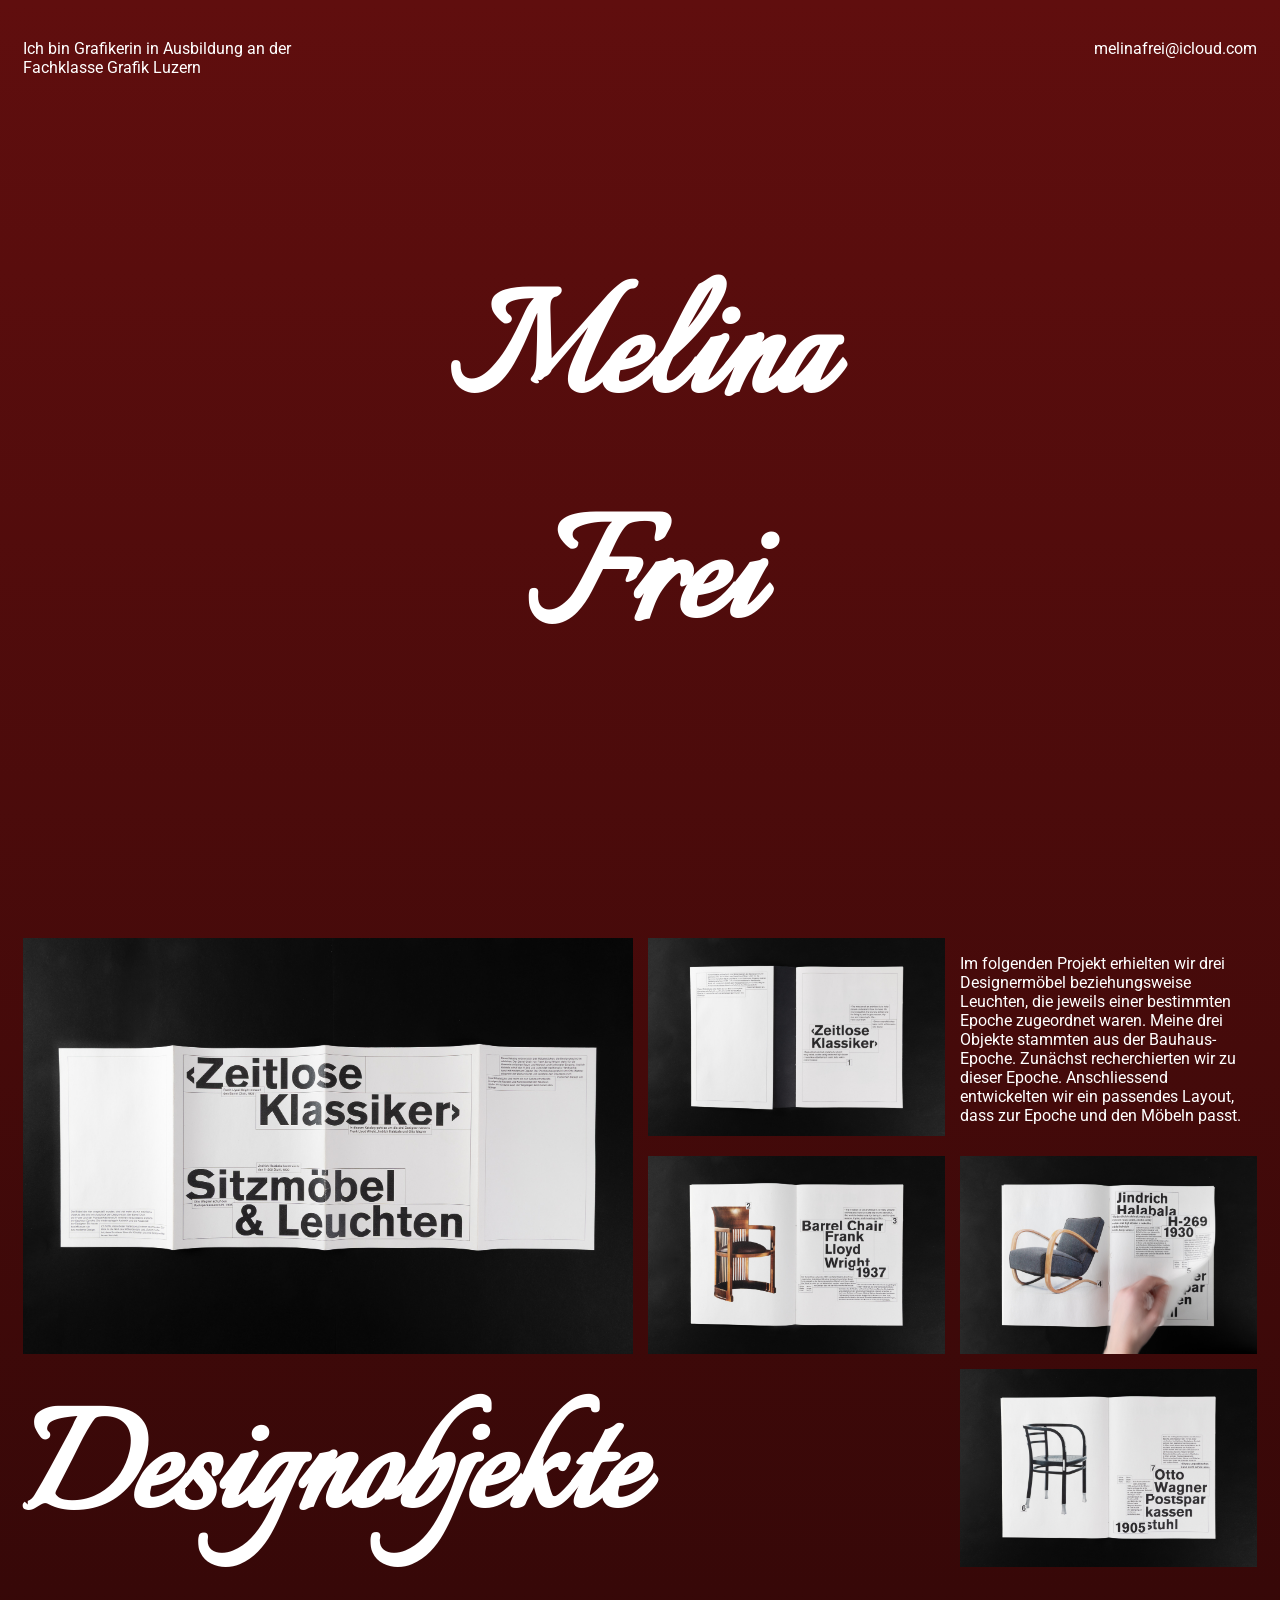
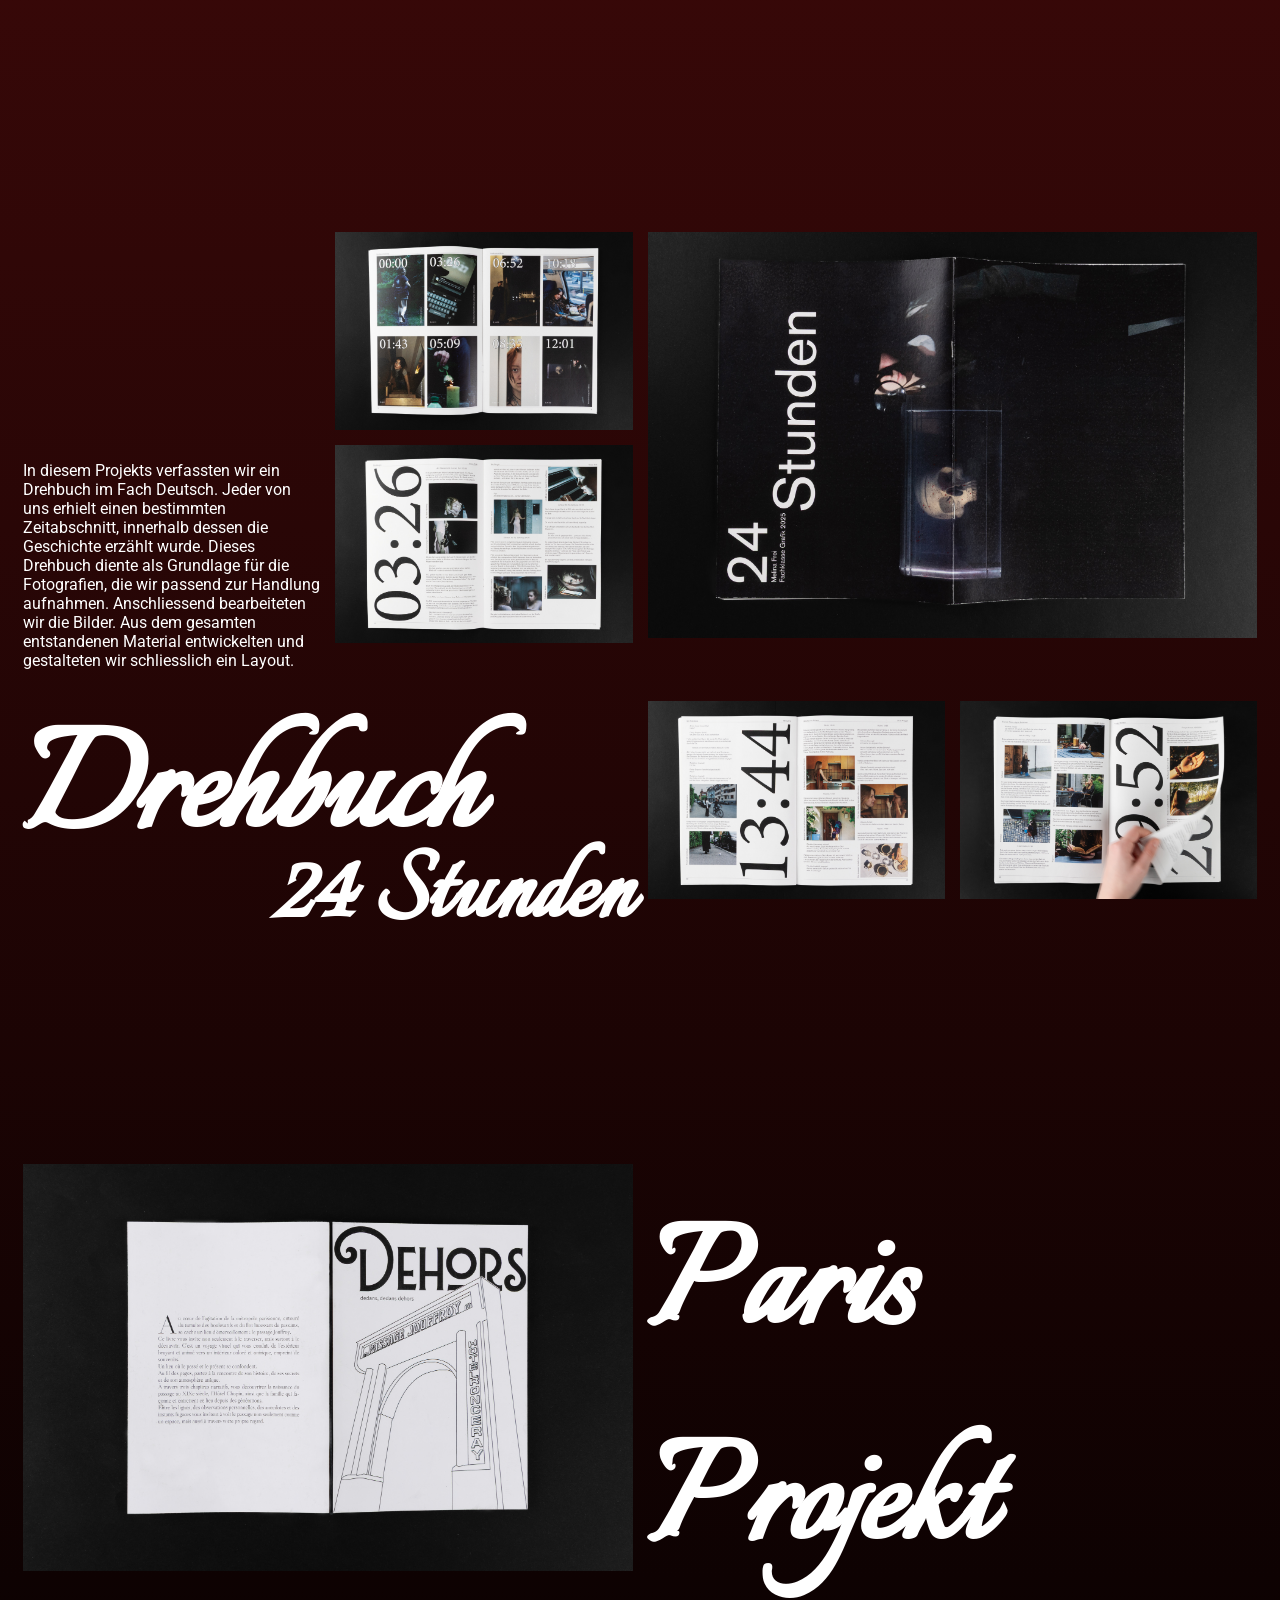
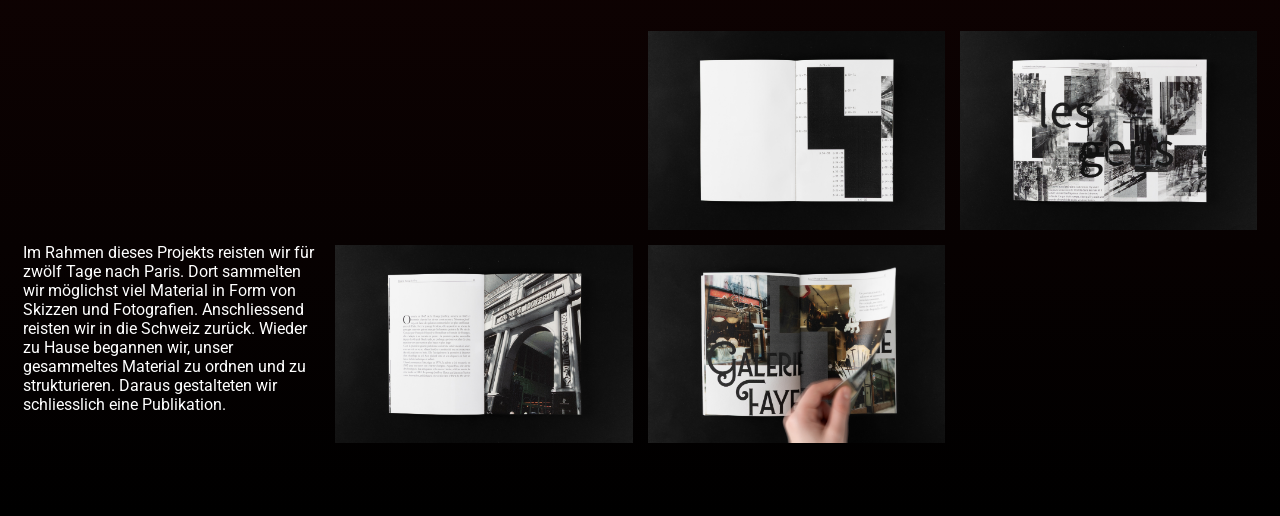
==== index_v9.html @ 39fe9670 "Input" ====
<!DOCTYPE html>
<html lang="de">

  <head>
    <meta charset="UTF-8" />
    <meta name="viewport" content="width=device-width, initial-scale=1.0" />
    <meta name="author" content="Melina Frei" />
    <meta name="description" content="Ich bin Grafikerin in Ausbildung an der Fachklasse Grafik"/>
    <link rel="stylesheet" href="style_v7.css" />
    <style>
@import url('https://fonts.googleapis.com/css2?family=Italianno&display=swap');
@import url('https://fonts.googleapis.com/css2?family=Roboto:ital,wght@0,100..900;1,100..900&display=swap');
</style>
</style>
    <title>Melina Frei</title>
  </head>

  <!-- ----------------------- head ----------------------- -->
  
  <body>
    <div class="grid-container">

      <div class="name">
        <h1>Melina Frei</h1>
      </div>

      <div class="bio">
      <p>Ich bin Grafikerin in Ausbildung an der Fachklasse Grafik Luzern</p>
      </div>

      <div class="mail">
        <p><a href="mailto:melinafrei@icloud.ch">melinafrei@icloud.com</a></p>
      </div>

    <!--  ----------------------- name -----------------------  -->

      <div class="titel-layout1 blur">
        <h2>Designobjekte</h2>
      </div>
      <div class="projektbeschrieb-layout1 blur">
        <p> Im folgenden Projekt erhielten wir drei Designermöbel beziehungsweise Leuchten, die jeweils einer bestimmten Epoche 
          zugeordnet waren. Meine drei Objekte stammten aus der Bauhaus-Epoche. Zunächst recherchierten wir zu dieser Epoche. 
          Anschliessend entwickelten wir ein passendes Layout, dass zur Epoche und den Möbeln passt.
        </p>
      </div>

      <div class="titel-layout2 blur">
      <h2>Drehbuch</h2>
      </div>

      <div class="titel-layout2 blur">
      <h3>24 Stunden</h3>
     </div>
      <div class="projektbeschrieb-layout2 blur">
        <p> In diesem Projekts verfassten wir ein Drehbuch im Fach Deutsch. Jeder von uns erhielt einen bestimmten Zeitabschnitt,
           innerhalb dessen die Geschichte erzählt wurde. Dieses Drehbuch diente als Grundlage für die Fotografien, 
           die wir passend zur Handlung aufnahmen. Anschliessend bearbeiteten wir die Bilder. Aus dem gesamten 
           entstandenen Material entwickelten und gestalteten wir schliesslich ein Layout.</p>
      </div>

      <div class="titel-layout4paris blur">
        <h2>Paris Projekt</h2>
      </div>
       <div class="projektbeschrieb-layout4paris blur">
        <p> Im Rahmen dieses Projekts reisten wir für zwölf Tage nach Paris. Dort sammelten wir möglichst viel Material 
          in Form von Skizzen und Fotografien. Anschliessend reisten wir in die Schweiz zurück. Wieder zu Hause begannen wir, 
          unser gesammeltes Material zu ordnen und zu strukturieren. Daraus gestalteten wir schliesslich eine Publikation.</p>
      </div>

      <!--  ----------------------- titel+projektbeschrieb -----------------------  -->

<!--  ----------------------- text -----------------------  -->

      <div class="layout1-1 blur">
        <img src="data/Frei_Melina_Layout1-1.jpg"/>
      </div>

      <div class="layout1-2 blur">
        <img src="data/Frei_Melina_Layout1-2.jpg" />
      </div>

      <div class="layout1-3 blur">
        <img src="data/Frei_Melina_Layout1-5.jpg" />
      </div>

      <div class="layout1-4 blur">
        <img src="data/Frei_Melina_Layout1-3.jpg" />
      </div>

      <div class="layout1-5 blur">
        <img src="data/Frei_Melina_Layout1-4.jpg" />
      </div>

      <!--  ----------------------- layout 1 -----------------------  -->

      <div class="layout2-1 blur">
        <img src="data/Frei_Melina_Layout2-1.jpg" />
      </div>

      <div class="layout2-2 blur">
        <img src="data/Frei_Melina_Layout2-2.jpg" />
      </div>

      <div class="layout2-3 blur">
        <img src="data/Frei_Melina_Layout2-3.jpg" />
      </div>

      <div class="layout2-4 blur">
        <img src="data/Frei_Melina_Layout2-4.jpg" />
      </div>

      <div class="layout2-5 blur">
        <img src="data/Frei_Melina_Layout2-5.jpg" />
      </div>

      <!--  ----------------------- layout2 -----------------------  -->

      <div class="layout4paris-1 blur">
        <img src="data/Frei_Melina_Layout4Paris-1.jpg" />
      </div>

      <div class="layout4paris-2 blur">
        <img src="data/Frei_Melina_Layout4Paris-2.jpg" />
      </div>

      <div class="layout4paris-3 blur">
        <img src="data/Frei_Melina_Layout4Paris-3.jpg" />
      </div>

      <div class="layout4paris-4 blur">
        <img src="data/Frei_Melina_Layout4Paris-4.jpg" />
      </div>

      <div class="layout4paris-5 blur">
        <img src="data/Frei_Melina_Layout4Paris-5.jpg" />
      </div>

      <!--  ----------------------- layout4paris -----------------------  -->

<!-- ----------------------- bild ----------------------- -->

      <!-- ACHTUNG HIER ENDET UNSER GRID CONTAIENR -->
    </div>
  
  
  
  
  
  
  
  
  
  
  
    <!-- ACHTUNG ALLER INHALT MUSS VOR DIESER LINIE REIN -->
  </body>
  
</html>
---- style_v7.css ----
body{
    background: #600E0E;
    background: linear-gradient(180deg, rgba(96, 14, 14, 1) 0%, rgba(0, 0, 0, 1) 100%);
    font-family: "roboto", sans-serif;
  font-weight: 400;
  font-style: normal;
}

img {
    max-width: 100%;
    height: auto; 
    display: block;
}

h1{
    margin: 0; 
    height: 100vh;
    text-align: center;
    display: flex;
    justify-content: center;   /* horizontal zentrieren */
    align-items: center;       /* vertikal zentrieren */
    font-family: "Italianno", cursive;
}

h2 {
    margin: 0; 
    text-align: left;
    font-family: "Italianno", cursive;
}

h3 {
    margin-top: 100px;
    text-align: right;
    font-family: "Italianno", cursive;
    font-size: 115px;
}

/* ---------------------------- overall ----------------------------  */

.grid-container {
    display: grid;
    padding: 15px;
    gap: 15px;
    grid-template-columns: 1fr 1fr 1fr 1fr; 
    grid-template-areas:
    "bio name name mail"
    "layout1-5 layout1-5 layout1-1 projektbeschrieb-layout1"
    "layout1-5 layout1-5 layout1-2 layout1-3"
    "titel-layout1 titel-layout1 . layout1-4"

    ". layout2-1 layout2-4 layout2-4"
    "projektbeschrieb-layout2 layout2-2 layout2-4 layout2-4"
    "titel-layout2 titel-layout2 layout2-3 layout2-5"

    "layout4paris-4 layout4paris-4 titel-layout4paris titel-layout4paris"
    "layout4paris-4 layout4paris-4 layout4paris-1 layout4paris-2"
    "projektbeschrieb-layout4paris layout4paris-3 layout4paris-5 ."
    ;
}

/* ---------------------------- raster ----------------------------  */

.name {
    grid-area: name;
    top: 0;
    z-index: 15;
    color: white;
}

.name h1 {
    text-align: center;
    font-size: 180px;
}

.bio {
    grid-area: bio;
    align-self: left; 
    color: white;
}

.mail {
    grid-area: mail;
    align-self: right; 
}

.mail p {
    text-align: right;
}

.mail a {
    color: white;
    text-decoration: none;
}

.mail a:hover {
    text-decoration: underline;
}

    /* ---------------------------- name ----------------------------  */

.titel-layout1 {
    grid-area: titel-layout1;
    top: 0;
    color: white;
    font-size: 115px;
}

.titel-layout2 {
    grid-area: titel-layout2;
    top: 0;
    color: white;
    font-size: 115px;
    line-height: 130px;
    margin-top: 30px;
}

.titel-layout4paris {
    grid-area: titel-layout4paris;
    top: 0;
    color: white;
    font-size: 115px;
    margin-top: 20px
}
    /* ---------------------------- titel ----------------------------  */

.projektbeschrieb-layout1 {
    grid-area: projektbeschrieb-layout1;
    color: white;
    align-self: end;
}

.projektbeschrieb-layout2 {
    grid-area: projektbeschrieb-layout2;
    color: white;
    align-self: end;
}

.projektbeschrieb-layout4paris {
    grid-area: projektbeschrieb-layout4paris;
    top: 0;
    color: white;
    margin-top: -18px;
}

    /* ---------------------------- projektbeschriebe ----------------------------  */

/* ---------------------------- text ----------------------------  */

.layout1-1 {
    grid-area: layout1-1;
}

.layout1-1 img {
    transition: transform 2s ease;
}

.layout1-1 img:hover {
    transform: scale(1.70);
}

.layout1-2 {
    grid-area: layout1-2;
}

.layout1-2 img {
    transition: transform 2s ease;
}

.layout1-2 img:hover {
    transform: scale(1.70);
}

.layout1-3 {
    grid-area: layout1-3;
}

.layout1-3 img {
    transition: transform 2s ease;
}

.layout1-3 img:hover {
    transform: scale(1.70);
}

.layout1-4 {
    grid-area: layout1-4;
    margin-bottom: 250px;
}

.layout1-4 img {
    transition: transform 2s ease;
}

.layout1-4 img:hover {
    transform: scale(1.70);
}

.layout1-5 {
    grid-area: layout1-5;
}

.layout1-5 img {
      max-width: 100%;
    height: 100%; 
    object-fit: cover;
}

.layout1-5 img {
    transition: transform 2s ease;
}

.layout1-5 img:hover {
    transform: scale(1.70);
}

    /* ---------------------------- layout1 ----------------------------  */

.layout2-1 {
    grid-area: layout2-1;
}

.layout2-1 img {
    transition: transform 2s ease;
}

.layout2-1 img:hover {
    transform: scale(1.70);
}

.layout2-2 {
    grid-area: layout2-2;
}
img {
    transition: transform 2s ease;
}

.layout2-2 img:hover {
    transform: scale(1.70);
}

.layout2-3 {
    grid-area: layout2-3;
}

.layout2-3 img {
    transition: transform 2s ease;
}

.layout2-3 img:hover {
    transform: scale(1.70);
}

.layout2-4 {
    grid-area: layout2-4;
}

.layout2-4 img {
    transition: transform 2s ease;
}

.layout2-4 img:hover {
    transform: scale(1.70);
}

.layout2-5 {
    grid-area: layout2-5;
    margin-bottom: 250px;
}

.layout2-5 img {
    transition: transform 2s ease;
}

.layout2-5 img:hover {
    transform: scale(1.70);
}

    /* ---------------------------- layout2 ----------------------------  */

.layout4paris-1 {
    grid-area: layout4paris-1;
    align-self: end;
}

.layout4paris-1 img {
    transition: transform 2s ease;
}

.layout4paris-1 img:hover {
    transform: scale(1.70);
}

.layout4paris-2 {
    grid-area: layout4paris-2;
    align-self: end;
}

.layout4paris-2 img {
    transition: transform 2s ease;
}

.layout4paris-2 img:hover {
    transform: scale(1.70);
}

.layout4paris-3 {
    grid-area: layout4paris-3;
}

.layout4paris-3 img {
    transition: transform 2s ease;
}

.layout4paris-3 img:hover {
    transform: scale(1.70);
}

.layout4paris-4 {
    grid-area: layout4paris-4;
}

.layout4paris-4 img {
    transition: transform 2s ease;
}

.layout4paris-4 img:hover {
    transform: scale(1.70);
}

.layout4paris-5 {
    grid-area: layout4paris-5;
    margin-bottom: 50px
}

.layout4paris-5 img {
    transition: transform 2s ease;
}

.layout4paris-5 img:hover {
    transform: scale(1.70);
}

    /* ---------------------------- layout4paris ----------------------------  */

/* ---------------------------- bilder ----------------------------  */
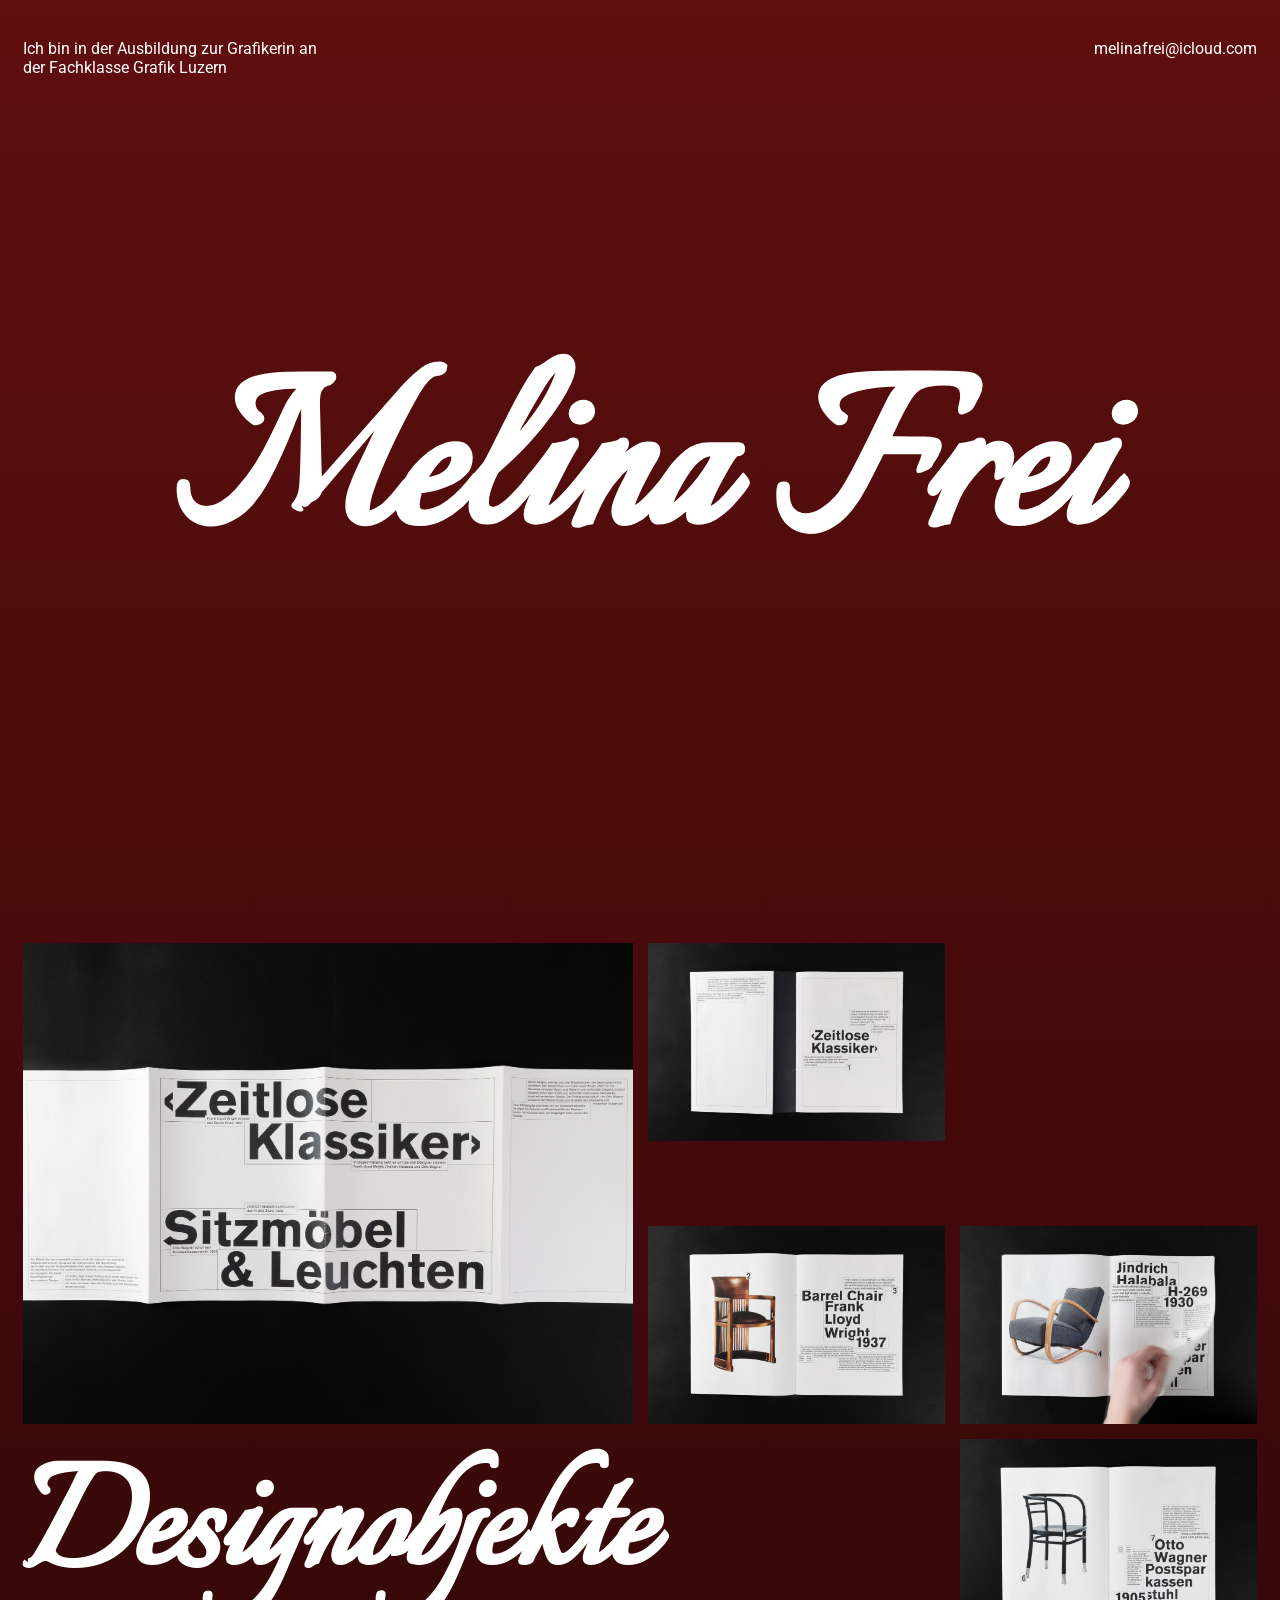
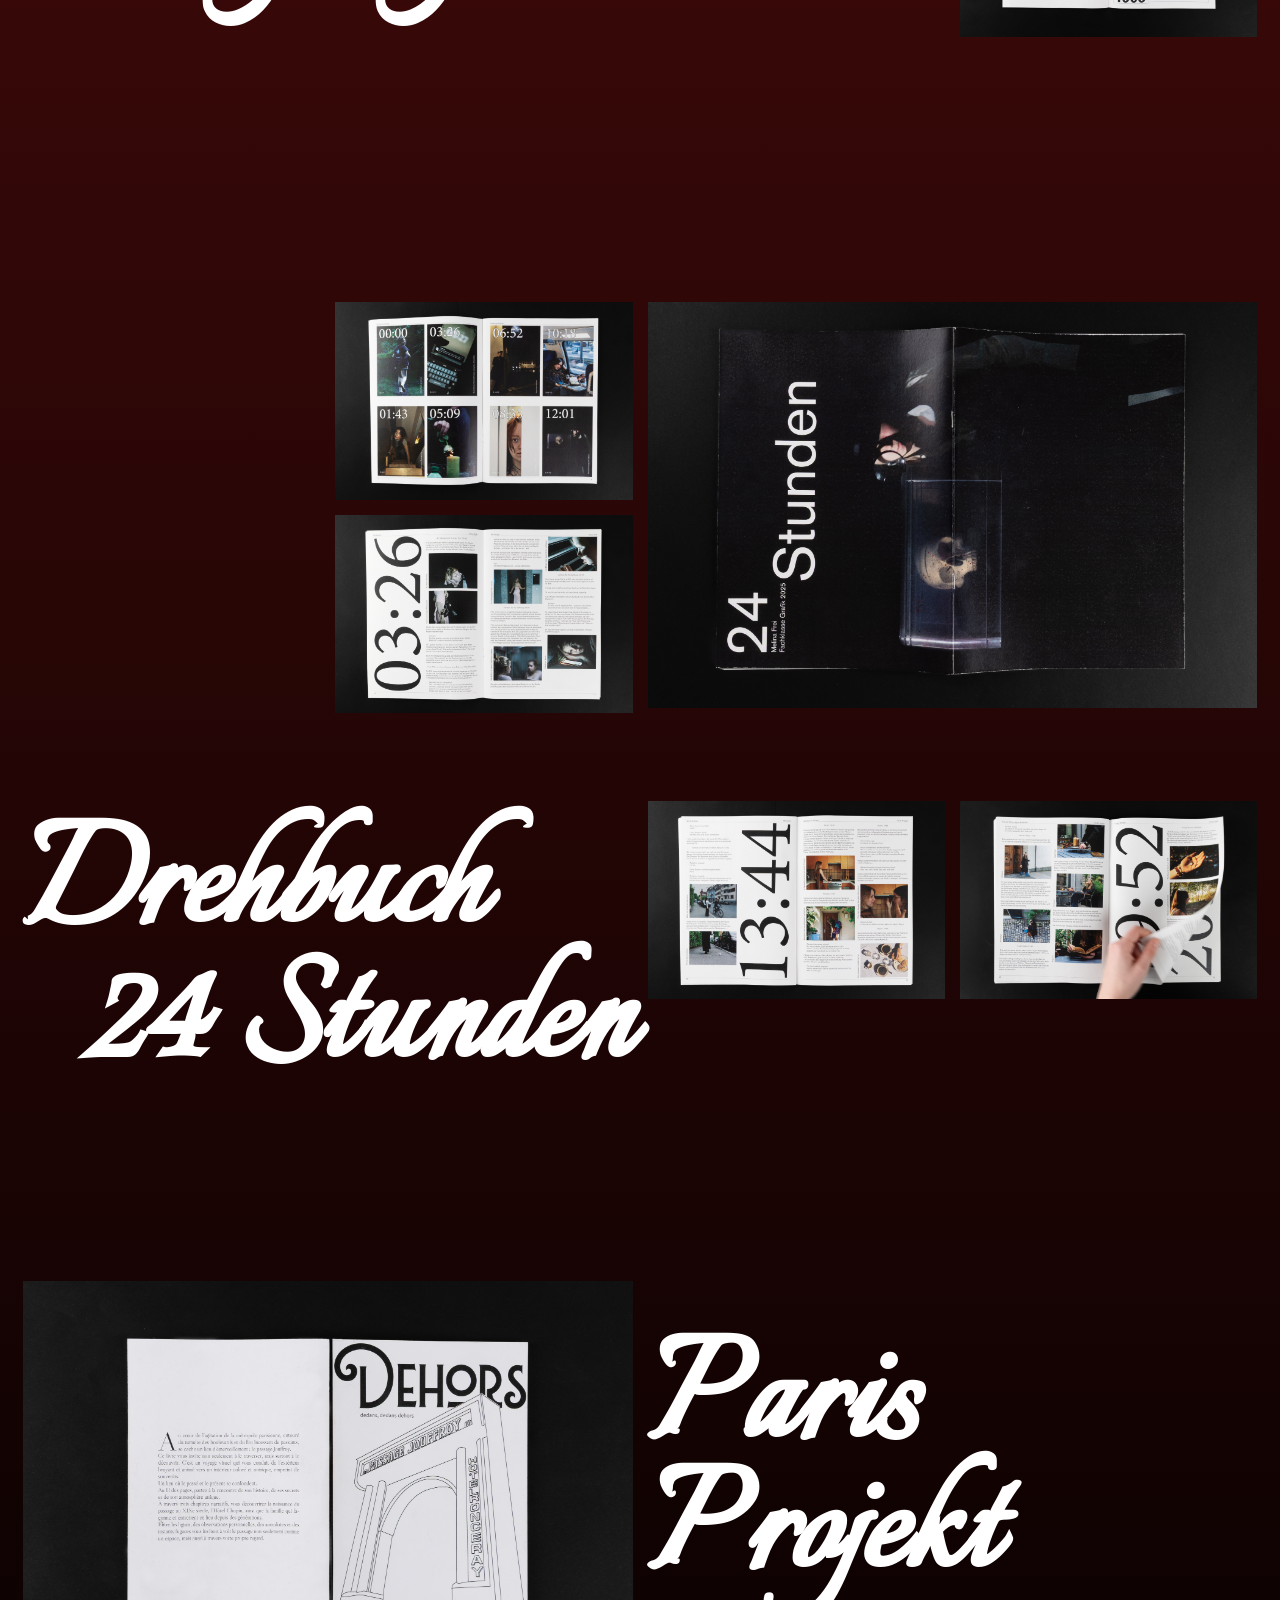
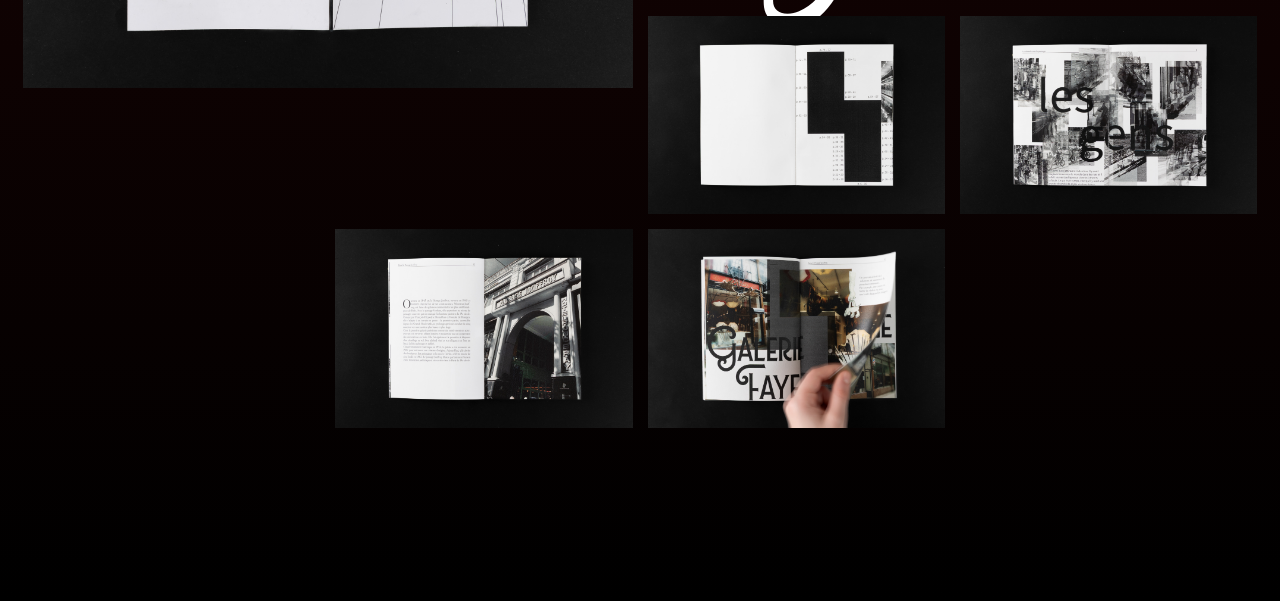
==== commit 91b43f22: "kleine Animationen" ====
--- a/index_v9.html
+++ b/index_v9.html
@@ -6,7 +6,7 @@
     <meta name="viewport" content="width=device-width, initial-scale=1.0" />
     <meta name="author" content="Melina Frei" />
     <meta name="description" content="Ich bin Grafikerin in Ausbildung an der Fachklasse Grafik"/>
-    <link rel="stylesheet" href="style_v7.css" />
+    <link rel="stylesheet" href="style_v9.css" />
     <style>
 @import url('https://fonts.googleapis.com/css2?family=Italianno&display=swap');
 @import url('https://fonts.googleapis.com/css2?family=Roboto:ital,wght@0,100..900;1,100..900&display=swap');
@@ -25,7 +25,7 @@
       </div>
 
       <div class="bio">
-      <p>Ich bin Grafikerin in Ausbildung an der Fachklasse Grafik Luzern</p>
+      <p>Ich bin in der Ausbildung zur Grafikerin an der Fachklasse Grafik Luzern</p>
       </div>
 
       <div class="mail">
@@ -37,7 +37,7 @@
       <div class="titel-layout1 blur">
         <h2>Designobjekte</h2>
       </div>
-      <div class="projektbeschrieb-layout1 blur">
+      <div class="projektbeschrieb-layout1">
         <p> Im folgenden Projekt erhielten wir drei Designermöbel beziehungsweise Leuchten, die jeweils einer bestimmten Epoche 
           zugeordnet waren. Meine drei Objekte stammten aus der Bauhaus-Epoche. Zunächst recherchierten wir zu dieser Epoche. 
           Anschliessend entwickelten wir ein passendes Layout, dass zur Epoche und den Möbeln passt.
@@ -46,12 +46,10 @@
 
       <div class="titel-layout2 blur">
       <h2>Drehbuch</h2>
+      <h3>24 Stunden</h3>
       </div>
 
-      <div class="titel-layout2 blur">
-      <h3>24 Stunden</h3>
-     </div>
-      <div class="projektbeschrieb-layout2 blur">
+      <div class="projektbeschrieb-layout2">
         <p> In diesem Projekts verfassten wir ein Drehbuch im Fach Deutsch. Jeder von uns erhielt einen bestimmten Zeitabschnitt,
            innerhalb dessen die Geschichte erzählt wurde. Dieses Drehbuch diente als Grundlage für die Fotografien, 
            die wir passend zur Handlung aufnahmen. Anschliessend bearbeiteten wir die Bilder. Aus dem gesamten 
@@ -61,7 +59,7 @@
       <div class="titel-layout4paris blur">
         <h2>Paris Projekt</h2>
       </div>
-       <div class="projektbeschrieb-layout4paris blur">
+       <div class="projektbeschrieb-layout4paris">
         <p> Im Rahmen dieses Projekts reisten wir für zwölf Tage nach Paris. Dort sammelten wir möglichst viel Material 
           in Form von Skizzen und Fotografien. Anschliessend reisten wir in die Schweiz zurück. Wieder zu Hause begannen wir, 
           unser gesammeltes Material zu ordnen und zu strukturieren. Daraus gestalteten wir schliesslich eine Publikation.</p>
--- a/style_v9.css
+++ b/style_v9.css
@@ -0,0 +1,409 @@
+body{
+    background: #600E0E;
+    background: linear-gradient(180deg, rgba(96, 14, 14, 1) 0%, rgba(0, 0, 0, 1) 100%);
+    font-family: "roboto", sans-serif;
+  font-weight: 400;
+  font-style: normal;
+}
+
+img {
+    max-width: 100%;
+    height: auto; 
+    display: block;
+}
+
+h1{
+    margin: 0; 
+    height: 100vh;
+    text-align: center;
+    display: flex;
+    justify-content: center;   /* horizontal zentrieren */
+    align-items: center;       /* vertikal zentrieren */
+    font-family: "Italianno", cursive;
+}
+
+h2 {
+    margin: 0; 
+    text-align: left;
+    font-family: "Italianno", cursive;
+    font-size: 175px;
+    line-height: 130px;
+    color: white;
+}
+
+h3 {
+    text-align: right;
+    font-family: "Italianno", cursive;
+    font-size: 175px;
+    line-height: 130px;
+    color: white;
+}
+
+/* ---------------------------- overall ----------------------------  */
+
+.grid-container {
+    display: grid;
+    padding: 15px;
+    gap: 15px;
+    grid-template-columns: 1fr 1fr 1fr 1fr; 
+    grid-template-areas:
+    "bio . . mail"
+    "name name name name"
+    "layout1-5 layout1-5 layout1-1 projektbeschrieb-layout1"
+    "layout1-5 layout1-5 layout1-2 layout1-3"
+    "titel-layout1 titel-layout1 . layout1-4"
+
+    ". layout2-1 layout2-4 layout2-4"
+    "projektbeschrieb-layout2 layout2-2 layout2-4 layout2-4"
+    "titel-layout2 titel-layout2 layout2-3 layout2-5"
+
+    "layout4paris-4 layout4paris-4 titel-layout4paris titel-layout4paris"
+    "layout4paris-4 layout4paris-4 layout4paris-1 layout4paris-2"
+    "projektbeschrieb-layout4paris layout4paris-3 layout4paris-5 ."
+    ;
+}
+
+/* ---------------------------- raster ----------------------------  */
+
+.name {
+    grid-area: name;
+    top: 0;
+    z-index: 15;
+    color: white;
+    margin-top: -80px;
+}
+
+.name h1 {
+    text-align: center;
+    font-size: 260px;
+}
+
+.bio {
+    grid-area: bio;
+    align-self: left; 
+    color: white;
+}
+
+.mail {
+    grid-area: mail;
+    align-self: right; 
+}
+
+.mail p {
+    text-align: right;
+}
+
+.mail a {
+    color: white;
+    text-decoration: none;
+}
+
+.mail a:hover {
+    text-decoration: underline;
+}
+
+    /* ---------------------------- name ----------------------------  */
+
+.titel-layout1 {
+    grid-area: titel-layout1;
+    top: 0;
+    margin-top: 30px
+}
+
+.titel-layout2 {
+    grid-area: titel-layout2;
+    top: 0;
+    margin-top: 25px;
+}
+
+.titel-layout2 h3 {
+    margin-top: 5px;
+}
+
+
+.titel-layout4paris {
+    grid-area: titel-layout4paris;
+    top: 0;
+    margin-top: 60px
+}
+    /* ---------------------------- titel ----------------------------  */
+
+.projektbeschrieb-layout1 {
+    grid-area: projektbeschrieb-layout1;
+    color: white;
+    margin-top: 65px;
+}
+
+.projektbeschrieb-layout2 {
+    grid-area: projektbeschrieb-layout2;
+    color: white;
+    margin-top: 30px;
+}
+
+.projektbeschrieb-layout4paris {
+    grid-area: projektbeschrieb-layout4paris;
+    top: 0;
+    color: white;
+    margin-top: -18px;
+}
+
+    /* ---------------------------- projektbeschriebe ----------------------------  */
+
+/* ---------------------------- text ----------------------------  */
+
+.layout1-1 {
+    grid-area: layout1-1;
+}
+
+.layout1-1 img {
+    transition: transform 2s ease;
+    transform-origin: top center;
+}
+
+.layout1-1 img:hover {
+    transform: scale(1.50);
+}
+
+.layout1-2 {
+    grid-area: layout1-2;
+}
+
+.layout1-2 img {
+    transition: transform 2s ease;
+    transform-origin: top center;
+}
+
+.layout1-2 img:hover {
+    transform: scale(1.50);
+}
+
+.layout1-3 {
+    grid-area: layout1-3;
+}
+
+.layout1-3 img {
+    transition: transform 2s ease;
+    transform-origin: top right;
+}
+
+.layout1-3 img:hover {
+    transform: scale(1.50);
+}
+
+.layout1-4 {
+    grid-area: layout1-4;
+    margin-bottom: 250px;
+}
+
+.layout1-4 img {
+    transition: transform 2s ease;
+    transform-origin: top right;
+}
+
+.layout1-4 img:hover {
+    transform: scale(1.50);
+}
+
+.layout1-5 {
+    grid-area: layout1-5;
+}
+
+.layout1-5 img {
+    max-width: 100%;
+    height: 100%; 
+    object-fit: cover;
+}
+
+.layout1-5 img {
+    transform-origin: top left;
+    transition: transform 2s ease;
+}
+
+.layout1-5 img:hover {
+    transform: scale(1.50);
+}
+
+    /* ---------------------------- layout1 ----------------------------  */
+
+.layout2-1 {
+    grid-area: layout2-1;
+}
+
+.layout2-1 img {
+    transition: transform 2s ease;
+    transform-origin: top center;
+}
+
+.layout2-1 img:hover {
+    transform: scale(1.50);
+}
+
+.layout2-2 {
+    grid-area: layout2-2;
+}
+img {
+    transition: transform 2s ease;
+    transform-origin: top center;
+}
+
+.layout2-2 img:hover {
+    transform: scale(1.50);
+}
+
+.layout2-3 {
+    grid-area: layout2-3;
+}
+
+.layout2-3 img {
+    transition: transform 2s ease;
+    transform-origin: top center;
+}
+
+.layout2-3 img:hover {
+    transform: scale(1.50);
+}
+
+.layout2-4 {
+    grid-area: layout2-4;
+}
+
+.layout2-4 img {
+    transition: transform 2s ease;
+    transform-origin: top right;
+}
+
+.layout2-4 img:hover {
+    transform: scale(1.50);
+}
+
+.layout2-5 {
+    grid-area: layout2-5;
+    margin-bottom: 250px;
+}
+
+.layout2-5 img {
+    transition: transform 2s ease;
+    transform-origin: top right;
+}
+
+.layout2-5 img:hover {
+    transform: scale(1.50);
+}
+
+    /* ---------------------------- layout2 ----------------------------  */
+
+.layout4paris-1 {
+    grid-area: layout4paris-1;
+    align-self: end;
+}
+
+.layout4paris-1 img {
+    transition: transform 2s ease;
+    transform-origin: top center;
+}
+
+.layout4paris-1 img:hover {
+    transform: scale(1.50);
+}
+
+.layout4paris-2 {
+    grid-area: layout4paris-2;
+    align-self: end;
+}
+
+.layout4paris-2 img {
+    transition: transform 2s ease;
+    transform-origin: top right;
+}
+
+.layout4paris-2 img:hover {
+    transform: scale(1.50);
+}
+
+.layout4paris-3 {
+    grid-area: layout4paris-3;
+}
+
+.layout4paris-3 img {
+    transition: transform 2s ease;
+    transform-origin: top center;
+}
+
+.layout4paris-3 img:hover {
+    transform: scale(1.50);
+}
+
+.layout4paris-4 {
+    grid-area: layout4paris-4;
+}
+
+.layout4paris-4 img {
+    transition: transform 2s ease;
+    transform-origin: top left;
+}
+
+.layout4paris-4 img:hover {
+    transform: scale(1.50);
+}
+
+.layout4paris-5 {
+    grid-area: layout4paris-5;
+    margin-bottom: 150px
+}
+
+.layout4paris-5 img {
+    transition: transform 2s ease;
+    transform-origin: top center;
+}
+
+.layout4paris-5 img:hover {
+    transform: scale(1.50);
+}
+
+    /* ---------------------------- layout4paris ----------------------------  */
+
+/* ---------------------------- bilder ----------------------------  */
+
+.projektbeschrieb-layout1,
+.projektbeschrieb-layout2,
+.projektbeschrieb-layout4paris {
+    opacity: 0;
+    transition: opacity 0.3s ease;
+}
+
+.titel-layout1:hover ~ .projektbeschrieb-layout1 {
+    opacity: 1;
+}
+
+
+.titel-layout2:hover ~ .projektbeschrieb-layout2 {
+    opacity: 1;
+}
+.titel-layout4paris:hover ~ .projektbeschrieb-layout4paris {
+    opacity: 1; 
+}
+
+/* ---------------------------- Text einblenden ----------------------------  */
+
+.grid-container:has(.blur:hover) .blur {
+  filter: blur(3px);
+  transition:
+    filter 0.3s ease,
+    opacity 0.3s ease;
+}
+
+.blur:hover {
+  filter: blur(0) !important;
+}
+
+/* ---------------------------- Blur ----------------------------  */
+
+
+
+.grid-container > div {
+  position: relative;
+}
+
+.grid-container > div:hover {
+  z-index: 999;
+}
